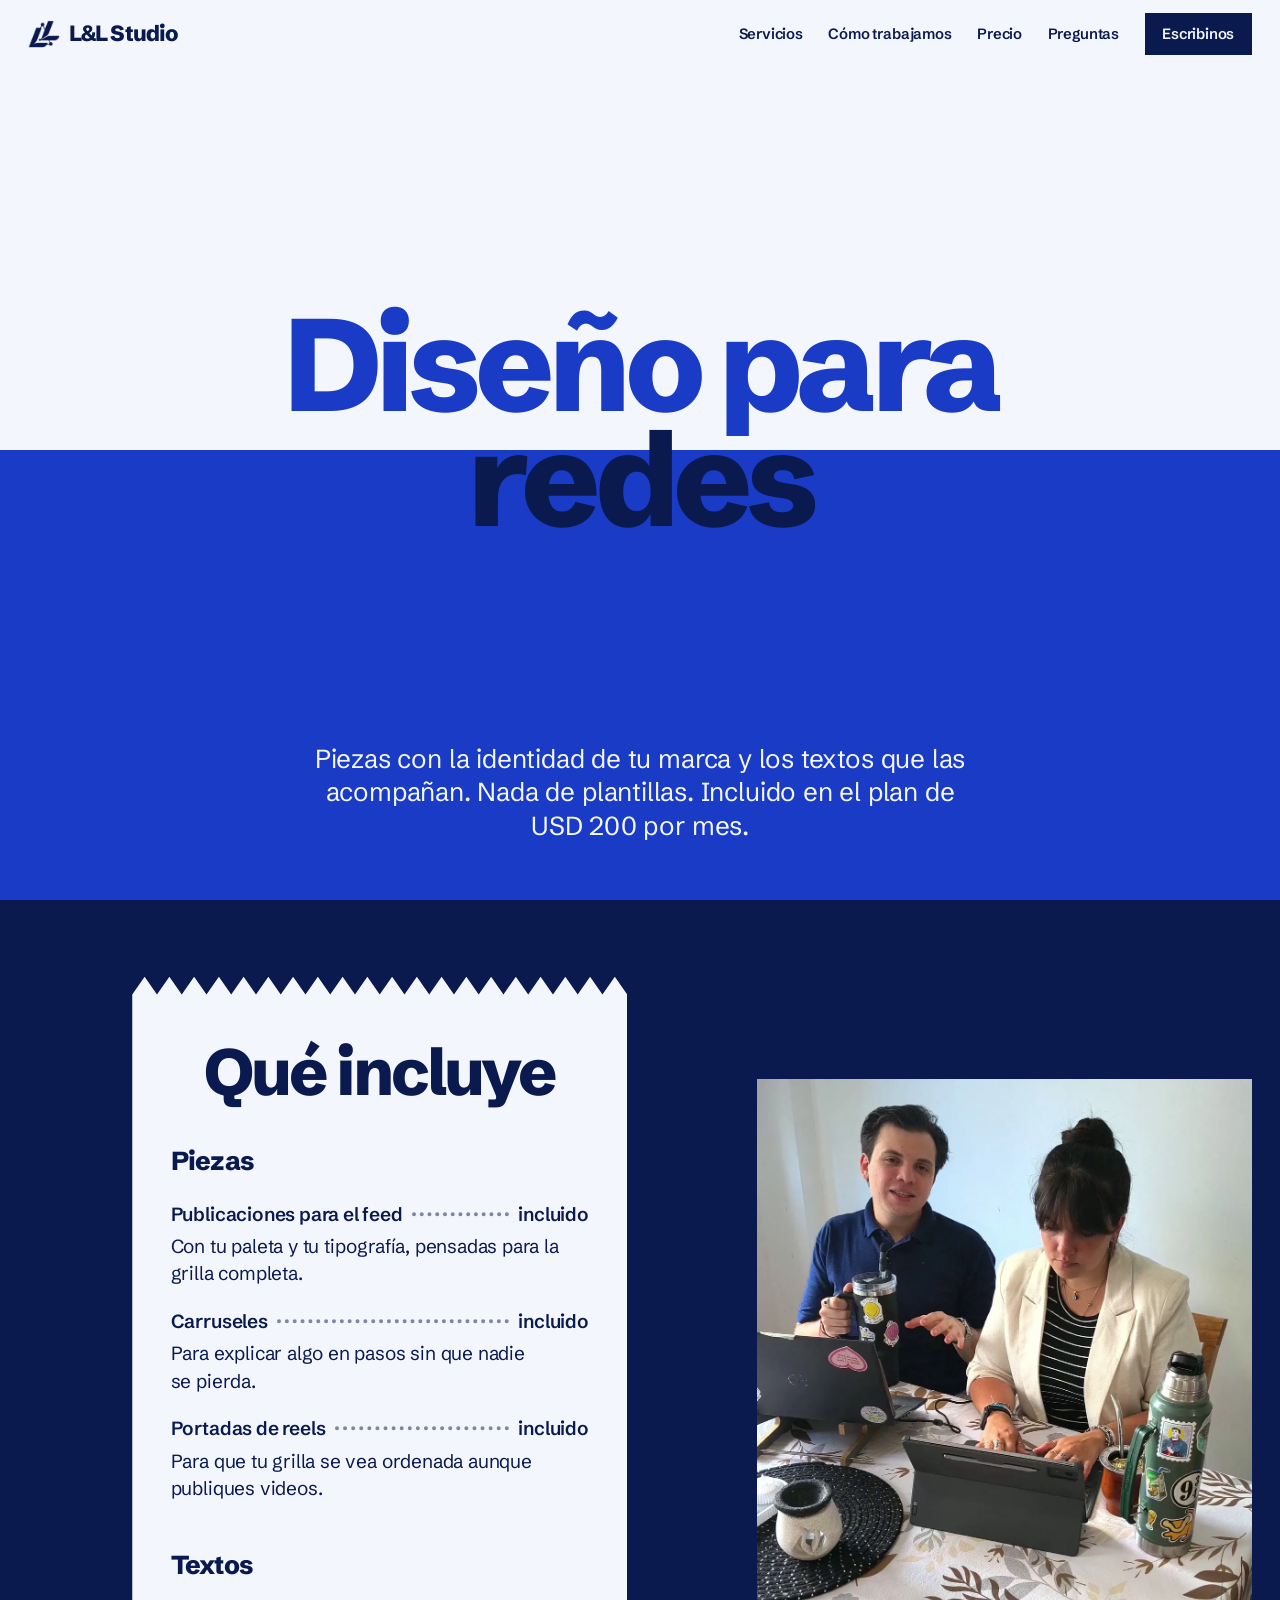
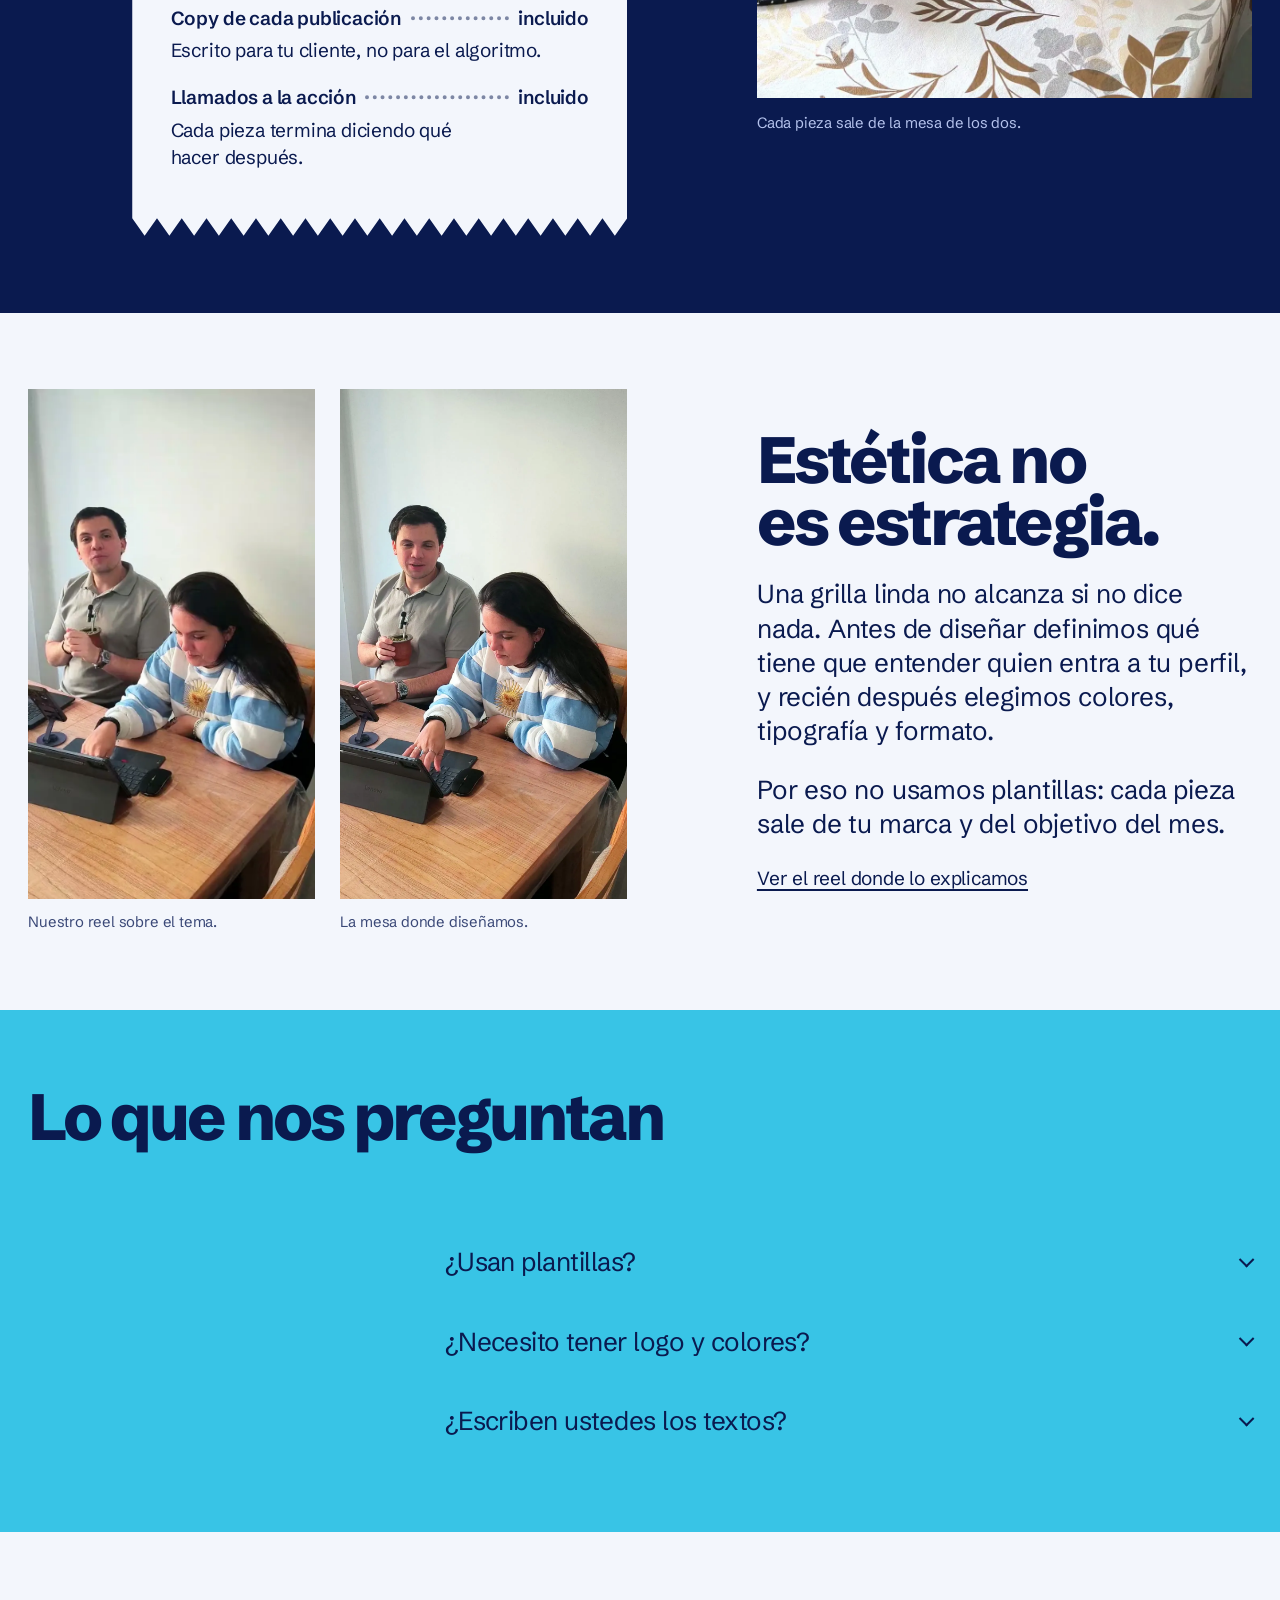
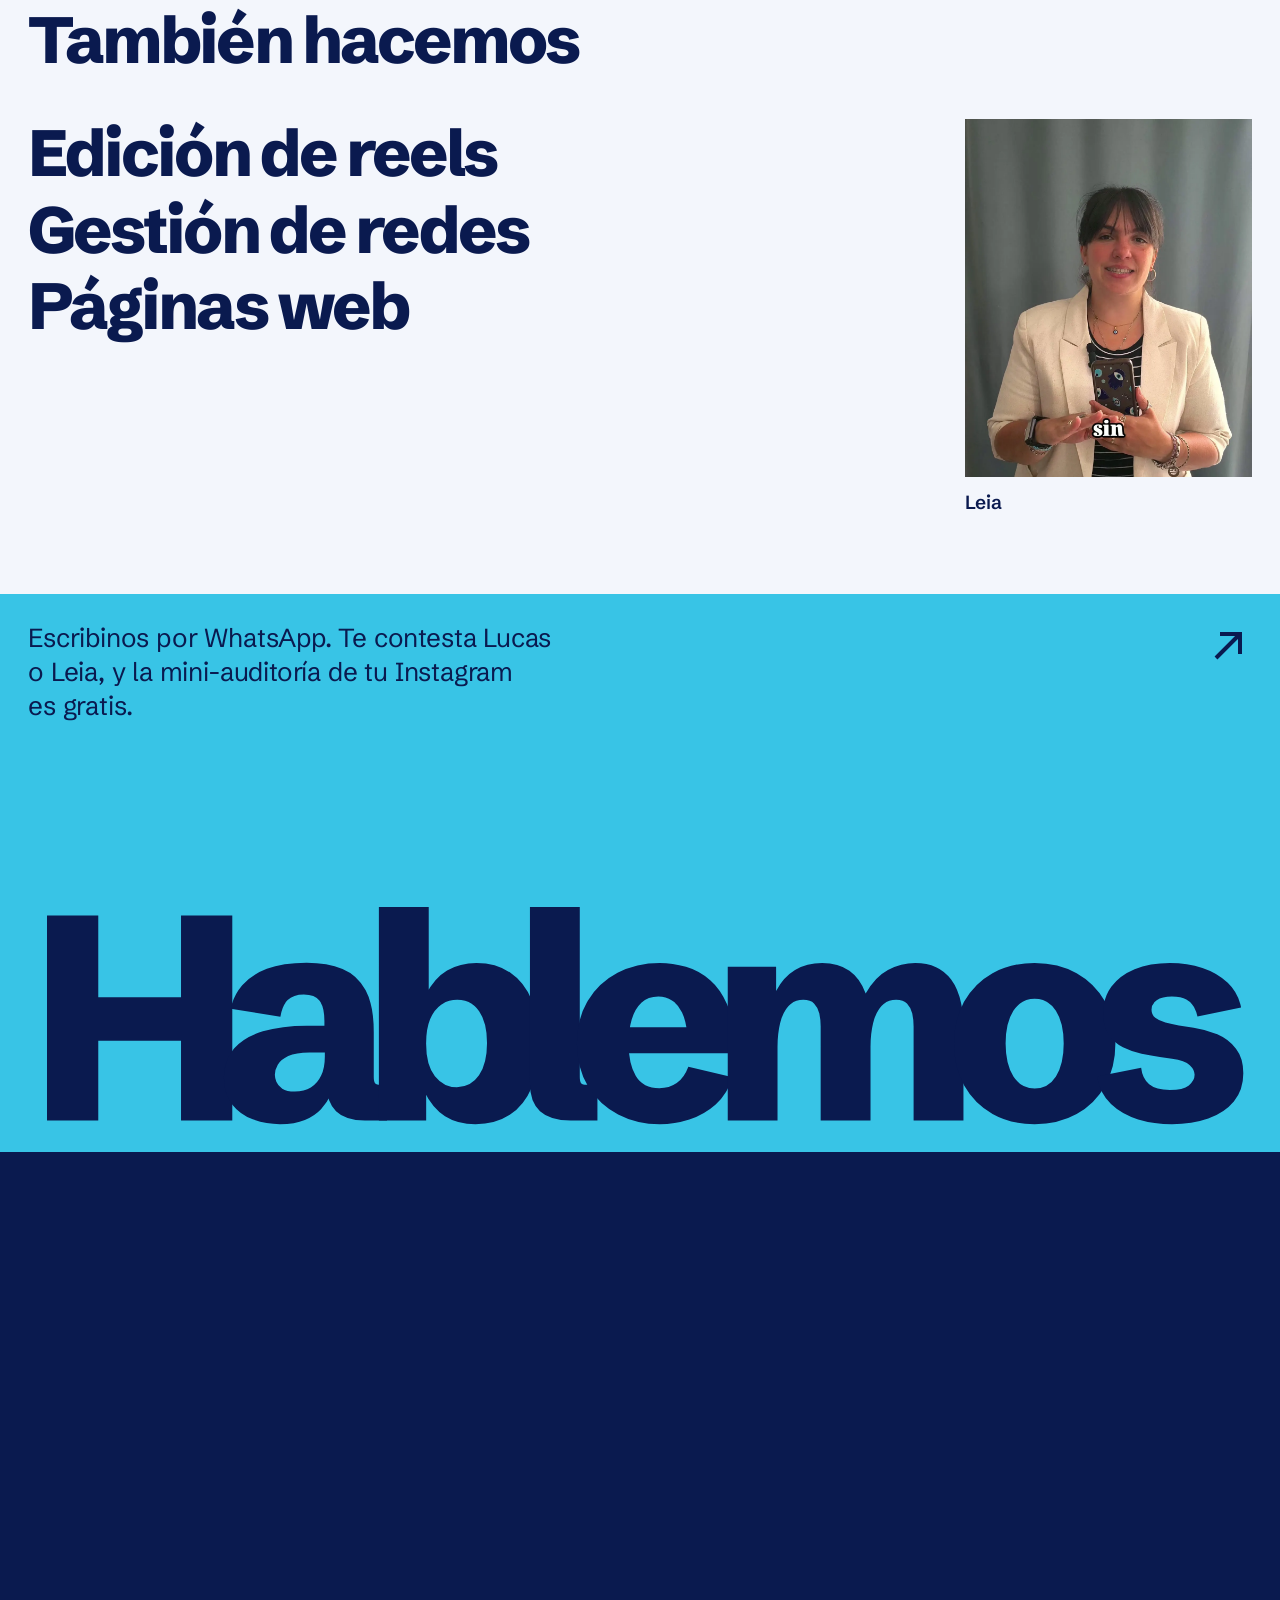
==== diseno-para-redes/index.html @ 6ce6f638 "Rediseño completo como L&L Studio con páginas por servicio y SEO - Nueva dirección visual: titular p" ====
<!DOCTYPE html>
<html lang="es-AR" class="no-js">
<head>
<meta charset="UTF-8">
<meta name="viewport" content="width=device-width, initial-scale=1">
<script>document.documentElement.className = 'js'</script>

<title>Diseño para redes sociales y copywriting | L&amp;L Studio</title>
<meta name="description" content="Publicaciones, carruseles y portadas de reels con la identidad de tu marca, y los textos que las acompañan. Incluido en el plan de USD 200/mes.">
<link rel="canonical" href="https://l-l-marketing.vercel.app/diseno-para-redes/">
<meta name="robots" content="index, follow, max-image-preview:large">
<meta name="theme-color" content="#0a1a4f">

<meta property="og:type" content="website">
<meta property="og:site_name" content="L&amp;L Studio">
<meta property="og:locale" content="es_AR">
<meta property="og:url" content="https://l-l-marketing.vercel.app/diseno-para-redes/">
<meta property="og:title" content="Diseño para redes sociales y copywriting | L&amp;L Studio">
<meta property="og:description" content="Publicaciones, carruseles y portadas de reels con la identidad de tu marca, y los textos que las acompañan. Incluido en el plan de USD 200/mes.">
<meta property="og:image" content="https://l-l-marketing.vercel.app/og-image.jpg">
<meta property="og:image:width" content="1200">
<meta property="og:image:height" content="630">
<meta name="twitter:card" content="summary_large_image">

<link rel="icon" href="../favicon.png" type="image/png">
<link rel="apple-touch-icon" href="../apple-touch-icon.png">

<link rel="preconnect" href="https://fonts.googleapis.com">
<link rel="preconnect" href="https://fonts.gstatic.com" crossorigin>
<link href="https://fonts.googleapis.com/css2?family=Schibsted+Grotesk:wght@400;600;800&display=swap" rel="stylesheet">
<link rel="stylesheet" href="../styles.css">

<script type="application/ld+json">
{
  "@context": "https://schema.org",
  "@graph": [
    {
      "@type": "Service",
      "@id": "https://l-l-marketing.vercel.app/diseno-para-redes/#servicio",
      "name": "Diseño para redes",
      "serviceType": "Diseño para redes",
      "url": "https://l-l-marketing.vercel.app/diseno-para-redes/",
      "description": "Publicaciones, carruseles y portadas de reels con la identidad de tu marca, y los textos que las acompañan. Incluido en el plan de USD 200/mes.",
      "provider": {
        "@type": "ProfessionalService",
        "@id": "https://l-l-marketing.vercel.app/#studio",
        "name": "L&L Studio",
        "url": "https://l-l-marketing.vercel.app/"
      },
      "areaServed": {
        "@type": "Country",
        "name": "Argentina"
      },
      "offers": {
        "@type": "Offer",
        "price": "200",
        "priceCurrency": "USD",
        "description": "Incluido en el plan mensual de USD 200."
      }
    },
    {
      "@type": "BreadcrumbList",
      "itemListElement": [
        {
          "@type": "ListItem",
          "position": 1,
          "name": "Inicio",
          "item": "https://l-l-marketing.vercel.app/"
        },
        {
          "@type": "ListItem",
          "position": 2,
          "name": "Diseño para redes",
          "item": "https://l-l-marketing.vercel.app/diseno-para-redes/"
        }
      ]
    },
    {
      "@type": "FAQPage",
      "mainEntity": [
        {
          "@type": "Question",
          "name": "¿Usan plantillas?",
          "acceptedAnswer": {
            "@type": "Answer",
            "text": "No. Cada pieza se diseña con la identidad de tu marca y para el objetivo de esa publicación."
          }
        },
        {
          "@type": "Question",
          "name": "¿Necesito tener logo y colores?",
          "acceptedAnswer": {
            "@type": "Answer",
            "text": "Si ya los tenés, los respetamos. Si no, definimos con vos una paleta y una tipografía para tus piezas."
          }
        },
        {
          "@type": "Question",
          "name": "¿Escriben ustedes los textos?",
          "acceptedAnswer": {
            "@type": "Answer",
            "text": "Sí. El copywriting de cada publicación está incluido en el plan."
          }
        }
      ]
    }
  ]
}
</script>
</head>
<body>

<header class="bar">
  <a class="brand" href="../" aria-label="L&amp;L Studio, inicio"><span class="brand-mark" aria-hidden="true"></span><span class="brand-text">L&amp;L Studio</span></a>
  <div class="bar-end">
    <nav class="bar-links" aria-label="Principal">
      <a href="../#servicios">Servicios</a>
      <a href="../#como">Cómo trabajamos</a>
      <a href="../#precio">Precio</a>
      <a href="#preguntas">Preguntas</a>
    </nav>
    <details class="menu">
      <summary>Menú</summary>
      <nav aria-label="Principal en el celular">
        <a href="../">Inicio</a>
        <a href="../#servicios">Servicios</a>
        <a href="../#como">Cómo trabajamos</a>
        <a href="../#precio">Precio</a>
        <a href="#preguntas">Preguntas</a>
      </nav>
    </details>
    <a class="button" href="https://wa.me/5491163647233?text=Hola!%20Quiero%20consultar%20por%20el%20dise%C3%B1o%20para%20redes." target="_blank" rel="noopener">Escribinos</a>
  </div>
</header>

<main>

<section class="hero" data-chapter="paper" aria-labelledby="titulo">
  <div class="split">
    <h1 class="display" id="titulo" style="--fit: 15vw"><span class="split-a">Diseño para</span> <span class="split-b">redes</span></h1>
  </div>
  <div class="hero-foot">
    <p>Piezas con la identidad de tu marca y los textos que las acompañan. Nada de plantillas. Incluido en el plan de USD&nbsp;200 por mes.</p>
  </div>
</section>

<section class="menu-section wrap" data-chapter="navy" aria-labelledby="incluye">
  <div class="grid">
    <div class="sheet" data-reveal>
      <h2 class="head" id="incluye">Qué incluye</h2>
      <div class="sheet-group">
        <h3>Piezas</h3>
        <ul class="sheet-list">
          <li class="sheet-item">
            <div class="sheet-row"><span>Publicaciones para el feed</span><span class="value">incluido</span></div>
            <p>Con tu paleta y tu tipografía, pensadas para la grilla completa.</p>
          </li>
          <li class="sheet-item">
            <div class="sheet-row"><span>Carruseles</span><span class="value">incluido</span></div>
            <p>Para explicar algo en pasos sin que nadie se pierda.</p>
          </li>
          <li class="sheet-item">
            <div class="sheet-row"><span>Portadas de reels</span><span class="value">incluido</span></div>
            <p>Para que tu grilla se vea ordenada aunque publiques videos.</p>
          </li>
        </ul>
      </div>
      <div class="sheet-group">
        <h3>Textos</h3>
        <ul class="sheet-list">
          <li class="sheet-item">
            <div class="sheet-row"><span>Copy de cada publicación</span><span class="value">incluido</span></div>
            <p>Escrito para tu cliente, no para el algoritmo.</p>
          </li>
          <li class="sheet-item">
            <div class="sheet-row"><span>Llamados a la acción</span><span class="value">incluido</span></div>
            <p>Cada pieza termina diciendo qué hacer después.</p>
          </li>
        </ul>
      </div>
    </div>
    <figure class="menu-photo" data-reveal style="--i:2">
      <img src="../img/problema-mesa.webp" alt="Lucas y Leia trabajando en la mesa con la notebook y el mate" width="1080" height="1920" loading="lazy">
      <figcaption class="small">Cada pieza sale de la mesa de los dos.</figcaption>
    </figure>
  </div>
</section>

<section class="proof wrap" data-chapter="paper" aria-labelledby="prueba">
  <div class="grid proof-grid">
    <div class="proof-media">
      <figure data-reveal>
        <video data-loop autoplay loop muted playsinline preload="none" width="720" height="1280" poster="../media/reel-mesa.webp" aria-label="Reel de Lucas y Leia en la mesa explicando por qué la estética no es estrategia">
          <source src="../media/reel-mesa.mp4" type="video/mp4">
        </video>
        <figcaption>Nuestro reel sobre el tema.</figcaption>
      </figure>
      <figure data-reveal style="--i:1">
        <img src="../img/mesa-trabajo.webp" alt="Lucas y Leia en la mesa de trabajo, con la tablet y el mate" width="1080" height="1920" loading="lazy">
        <figcaption>La mesa donde diseñamos.</figcaption>
      </figure>
    </div>
    <div class="proof-copy">
      <h2 class="head" id="prueba" data-reveal>Estética no es estrategia.</h2>
      <p data-reveal style="--i:1">Una grilla linda no alcanza si no dice nada. Antes de diseñar definimos qué tiene que entender quien entra a tu perfil, y recién después elegimos colores, tipografía y formato.</p>
      <p data-reveal style="--i:2">Por eso no usamos plantillas: cada pieza sale de tu marca y del objetivo del mes.</p>
      <a class="link-plain" href="../#reels" data-reveal style="--i:3">Ver el reel donde lo explicamos</a>
    </div>
  </div>
</section>

<section class="faq wrap" id="preguntas" data-chapter="cyan" aria-labelledby="dudas">
  <div class="grid">
    <h2 class="head" id="dudas" data-reveal>Lo que nos preguntan</h2>
    <div class="faq-list" data-reveal style="--i:1">
      <details>
        <summary>¿Usan plantillas?</summary>
        <p>No. Cada pieza se diseña con la identidad de tu marca y para el objetivo de esa publicación.</p>
      </details>
      <details>
        <summary>¿Necesito tener logo y colores?</summary>
        <p>Si ya los tenés, los respetamos. Si no, definimos con vos una paleta y una tipografía para tus piezas.</p>
      </details>
      <details>
        <summary>¿Escriben ustedes los textos?</summary>
        <p>Sí. El copywriting de cada publicación está incluido en el plan.</p>
      </details>
    </div>
  </div>
</section>

<section class="others wrap" data-chapter="paper" aria-labelledby="otros">
  <div class="grid">
    <h2 class="head" id="otros" data-reveal>También hacemos</h2>
    <ul data-reveal style="--i:1">
      <li><a href="../edicion-de-reels/">Edición de reels</a></li>
      <li><a href="../gestion-de-redes/">Gestión de redes</a></li>
      <li><a href="../paginas-web/">Páginas web</a></li>
    </ul>
    <figure class="others-face" data-reveal style="--i:2">
      <img src="../img/leia-camara.webp" alt="Leia hablando a cámara frente a una cortina" width="1080" height="1920" loading="lazy">
      <figcaption>Leia</figcaption>
    </figure>
  </div>
</section>

<a class="cta" data-chapter="cyan" href="https://wa.me/5491163647233?text=Hola!%20Quiero%20consultar%20por%20el%20dise%C3%B1o%20para%20redes." target="_blank" rel="noopener">
  <p class="cta-note">Escribinos por WhatsApp. Te contesta Lucas o Leia, y la mini-auditoría de tu Instagram es gratis.</p>
  <svg class="cta-arrow" viewBox="0 0 48 48" fill="none" stroke="currentColor" stroke-width="4" aria-hidden="true"><path d="M12 36 36 12M16 12h20v20"/></svg>
  <h2 class="cta-word"><svg viewBox="0 0 1000 182" role="img" aria-label="Hablemos"><text x="0" y="176" textLength="1000" lengthAdjust="spacing" font-family="Schibsted Grotesk, sans-serif" font-weight="800" font-size="238">Hablemos</text></svg></h2>
</a>

</main>

<footer class="foot" data-chapter="navy">
  <div class="foot-cols">
    <div>
      <h2>Contacto</h2>
      <ul>
        <li><a href="https://wa.me/5491163647233" target="_blank" rel="noopener">WhatsApp +54 9 11 6364-7233</a></li>
        <li><a href="mailto:lmarketingl2511@gmail.com">lmarketingl2511@gmail.com</a></li>
      </ul>
    </div>
    <div>
      <h2>Servicios</h2>
      <ul>
        <li><a href="../edicion-de-reels/">Edición de reels</a></li>
        <li><a href="../diseno-para-redes/" aria-current="page">Diseño para redes</a></li>
        <li><a href="../gestion-de-redes/">Gestión de redes</a></li>
        <li><a href="../paginas-web/">Páginas web</a></li>
      </ul>
    </div>
    <div>
      <h2>Redes</h2>
      <ul>
        <li><a href="https://www.instagram.com/l_lmarketing/" target="_blank" rel="noopener">Instagram @l_lmarketing</a></li>
      </ul>
    </div>
    <div>
      <h2>Dónde</h2>
      <ul>
        <li>Buenos Aires, Argentina</li>
        <li>Reels editados en 24 horas</li>
      </ul>
    </div>
  </div>
  <svg class="foot-mark" viewBox="0 0 1000 166" role="img" aria-label="L&amp;L Studio"><text x="0" y="160" textLength="1000" lengthAdjust="spacing" font-family="Schibsted Grotesk, sans-serif" font-weight="800" font-size="220">L&amp;L Studio</text></svg>
  <div class="foot-legal"><span>© 2026 L&amp;L Studio</span><span><a class="link" href="../">Inicio</a></span></div>
</footer>

<script src="../site.js" defer></script>
</body>
</html>
---- styles.css ----
/* L&L Studio — estilos compartidos por todas las páginas.
   Paleta tomada del logo: marino, azul eléctrico, celeste y un blanco frío.
   Cada sección es un "capítulo" con su propio campo de color (data-chapter). */

:root {
  --paper: #f3f6fc;
  --navy: #0a1a4f;
  --blue: #1a3bc6;
  --cyan: #38c4e6;
  --muted-paper: #3a4877;   /* texto secundario sobre papel */
  --muted-navy: #b4c2ec;    /* texto secundario sobre marino */
  --muted-blue: #dbe4ff;    /* texto secundario sobre azul */
  --tone-paper: #e3e9f6;    /* un paso de tono sobre papel */

  --font: 'Schibsted Grotesk', system-ui, sans-serif;

  --step-small: clamp(0.875rem, 0.85rem + 0.1vw, 0.9375rem);
  --step-body: clamp(1.0625rem, 1rem + 0.25vw, 1.1875rem);
  --step-lead: clamp(1.25rem, 1.1rem + 0.7vw, 1.625rem);
  --step-head: clamp(2.25rem, 1.2rem + 3.6vw, 4.5rem);
  --step-display: clamp(3.5rem, 0.6rem + 9.5vw, 9.5rem);

  --margin: clamp(1rem, 2.2vw, 2rem);
  --gutter: clamp(1rem, 2vw, 2rem);
  --section: clamp(7.5rem, 12vw, 13rem);
  --bar: 4.25rem;

  --ease-out: cubic-bezier(0.22, 1, 0.36, 1);
  --ease-expo: cubic-bezier(0.16, 1, 0.3, 1);
  --ease-soft: cubic-bezier(0.33, 1, 0.68, 1);
  --t-press: 140ms;
  --t-hover: 180ms;
  --t-reveal: 800ms;
}

/* ---------- reset ---------- */
*, *::before, *::after { box-sizing: border-box; }
html { -webkit-text-size-adjust: 100%; text-size-adjust: 100%; }
body { margin: 0; background: var(--navy); color: var(--navy); font-family: var(--font); font-size: var(--step-body); line-height: 1.45; letter-spacing: -0.01em; -webkit-font-smoothing: antialiased; }
h1, h2, h3, p, figure, blockquote, ul, ol, dl, dd { margin: 0; }
ul[class], ol[class] { padding: 0; list-style: none; }
img, video, svg { display: block; max-width: 100%; }
img, video { height: auto; }
button { font: inherit; color: inherit; background: none; border: 0; padding: 0; cursor: pointer; }
a { color: inherit; }
:target { scroll-margin-top: calc(var(--bar) + 1rem); }
::selection { background: var(--cyan); color: var(--navy); }
:focus-visible { outline: 3px solid var(--cyan); outline-offset: 3px; }
.sr-only { position: absolute; width: 1px; height: 1px; overflow: hidden; clip-path: inset(50%); white-space: nowrap; }

/* ---------- type ---------- */
h1, h2, h3 { font-weight: 800; text-wrap: balance; }
.display { font-size: var(--step-display); line-height: 0.88; letter-spacing: -0.05em; font-weight: 800; }
.head { font-size: var(--step-head); line-height: 0.95; letter-spacing: -0.045em; font-weight: 800; }
.lead { font-size: var(--step-lead); line-height: 1.3; letter-spacing: -0.015em; }
.small { font-size: var(--step-small); line-height: 1.45; }
p { max-width: 60ch; text-wrap: pretty; }
strong { font-weight: 600; }

/* ---------- chapters (colour fields) ---------- */
main { position: relative; z-index: 1; }
[data-chapter] { position: relative; }
[data-chapter="paper"] { background: var(--paper); color: var(--navy); --muted: var(--muted-paper); }
[data-chapter="blue"]  { background: var(--blue);  color: var(--paper); --muted: var(--muted-blue); }
[data-chapter="navy"]  { background: var(--navy);  color: var(--paper); --muted: var(--muted-navy); }
[data-chapter="cyan"]  { background: var(--cyan);  color: var(--navy);  --muted: var(--navy); }
.muted { color: var(--muted); }

.wrap { padding-inline: var(--margin); }
.grid { display: grid; grid-template-columns: repeat(12, minmax(0, 1fr)); column-gap: var(--gutter); }
.section { padding-block: calc(var(--section) / 2); }

/* ---------- controls ---------- */
.button {
  display: inline-flex; align-items: center; justify-content: center; gap: 0.6em;
  min-height: 3rem; padding: 0 1.4rem;
  background: var(--navy); color: var(--paper);
  font-weight: 600; text-decoration: none; white-space: nowrap;
  transition: transform var(--t-press) var(--ease-out), background-color var(--t-hover) ease, color var(--t-hover) ease;
}
.button:active { transform: scale(0.97); }
.button--cyan { background: var(--cyan); color: var(--navy); }
.button--paper { background: var(--paper); color: var(--navy); }
@media (hover: hover) and (pointer: fine) {
  .button:hover { background: var(--blue); color: var(--paper); }
  .button--cyan:hover, .button--paper:hover { background: var(--navy); color: var(--paper); }
  [data-chapter="navy"] .button--cyan:hover { background: var(--paper); color: var(--navy); }
}
.link { text-decoration: underline; text-decoration-thickness: 0.08em; text-underline-offset: 0.2em; text-decoration-color: transparent; transition: text-decoration-color var(--t-hover) ease; }
.link:hover, .link:focus-visible { text-decoration-color: currentColor; }
.link-plain { text-decoration: underline; text-decoration-thickness: 0.08em; text-underline-offset: 0.2em; }

/* ---------- bar (takes the colour of the chapter beneath it) ---------- */
.bar {
  position: fixed; inset: 0 0 auto; z-index: 20; height: var(--bar);
  display: flex; align-items: center; justify-content: space-between; gap: 1.5rem;
  padding-inline: var(--margin);
  background: var(--bar-bg, var(--paper)); color: var(--bar-ink, var(--navy));
  transition: background-color 300ms ease, color 300ms ease;
}
.brand { display: inline-flex; align-items: center; gap: 0.55rem; font-weight: 800; font-size: 1.375rem; letter-spacing: -0.04em; text-decoration: none; white-space: nowrap; }
.brand-mark { width: 2rem; height: 1.75rem; background: currentColor; -webkit-mask: url(img/marca/ll-isotipo-blanco.png) center / contain no-repeat; mask: url(img/marca/ll-isotipo-blanco.png) center / contain no-repeat; }
.bar-end { display: flex; align-items: center; gap: clamp(1rem, 2vw, 2rem); }
.bar-links { display: flex; gap: clamp(1rem, 2vw, 2rem); font-weight: 600; font-size: var(--step-small); }
.bar-links a { padding-block: 0.5rem; text-decoration: underline; text-decoration-thickness: 2px; text-underline-offset: 0.35em; text-decoration-color: transparent; transition: text-decoration-color var(--t-hover) ease; }
.bar-links a:hover, .bar-links a:focus-visible, .bar-links a[aria-current] { text-decoration-color: currentColor; }
.bar .button { min-height: 2.6rem; padding: 0 1.1rem; background: var(--bar-ink, var(--navy)); color: var(--bar-bg, var(--paper)); font-size: var(--step-small); }
@media (hover: hover) and (pointer: fine) { .bar .button:hover { background: var(--cyan); color: var(--navy); } }
.menu { display: none; position: relative; }
.menu summary { list-style: none; cursor: pointer; font-weight: 600; font-size: var(--step-small); padding: 0.6rem 0; }
.menu summary::-webkit-details-marker { display: none; }
.menu nav { position: absolute; right: 0; top: calc(100% + 0.9rem); min-width: 15rem; padding: 0.75rem 1.25rem; background: var(--navy); color: var(--paper); display: grid; box-shadow: 0 12px 32px rgb(0 0 0 / 0.22); } /* taste-skill-ignore: menú desplegable, flota sobre el contenido */
.menu nav a { padding: 0.7rem 0; text-decoration: none; font-weight: 600; }
@media (max-width: 60em) {
  .bar-links { display: none; }
  .menu { display: block; }
}
@media (max-width: 26em) { .brand-text { display: none; } }

/* ---------- hero: two fields, the headline cut by the seam ---------- */
.hero { position: relative; min-height: 100svh; background: var(--paper); color: var(--navy); --seam: 50svh; }
.hero::after { content: ""; position: absolute; inset: var(--seam) 0 0; background: var(--blue); }
.split { position: absolute; z-index: 2; left: var(--margin); right: var(--margin); top: var(--seam); transform: translateY(-62%); text-align: center; }
.split-a, .split-b { display: block; }
.split-a { color: var(--blue); }
.split-b { color: var(--navy); }
.hero-foot { position: absolute; z-index: 2; left: var(--margin); right: var(--margin); bottom: 3.5rem; display: grid; justify-items: center; gap: 1.5rem; text-align: center; color: var(--paper); }
.hero-foot p { max-width: 44ch; font-size: var(--step-lead); line-height: 1.3; }
@media (max-width: 40em) {
  .hero { --seam: 40svh; min-height: 78svh; }
  .hero .display { font-size: var(--fit, 18.5vw); }
  .hero-foot { bottom: 2.5rem; }
  .hero-foot p { font-size: 1.125rem; max-width: 30ch; }
}

/* ---------- the edit switcher (the live thing) ---------- */
.edits { padding-top: clamp(4rem, 8vw, 8rem); padding-bottom: calc(var(--section) / 2); }
.edits-copy { grid-column: 1 / span 6; align-self: center; display: grid; gap: 1.75rem; }
.edits-copy .lead { max-width: 34ch; }
.switch { display: flex; flex-wrap: wrap; gap: 0.5rem; }
.switch button { min-height: 3rem; padding: 0 1.25rem; font-weight: 600; background: var(--navy); color: var(--paper); transition: background-color var(--t-hover) ease, color var(--t-hover) ease, transform var(--t-press) var(--ease-out); }
.switch button[aria-pressed="true"] { background: var(--cyan); color: var(--navy); }
.switch button:active { transform: scale(0.97); }
@media (hover: hover) and (pointer: fine) { .switch button:not([aria-pressed="true"]):hover { background: var(--paper); color: var(--navy); } }
.edit-note { min-height: 5.2em; max-width: 40ch; }
.edit-note strong { display: block; font-size: var(--step-lead); font-weight: 800; letter-spacing: -0.03em; }
.edits-screen { grid-column: 8 / span 5; position: relative; aspect-ratio: 9 / 16; max-height: 86svh; justify-self: end; width: 100%; background: var(--navy); overflow: hidden; }
.edits-screen video { position: absolute; inset: 0; width: 100%; height: 100%; object-fit: cover; opacity: 0; transition: opacity 260ms ease; }
.edits-screen video.is-on { opacity: 1; }
.no-js .switch, .no-js .edit-note[data-v] { display: none; }
@media (max-width: 52em) {
  .edits-copy, .edits-screen { grid-column: 1 / -1; }
  .edits-screen { max-width: 26rem; justify-self: start; margin-top: 2.5rem; max-height: none; }
}

/* ---------- work: oversized visual, small cluster ---------- */
.work { padding-block: calc(var(--section) / 2); overflow: hidden; }
.work-title { grid-column: 1 / -1; margin-bottom: clamp(3rem, 6vw, 5rem); }
.work-block { align-items: end; }
.work-block + .work-block { margin-top: 8.75rem; }
.work-visual { grid-column: 1 / span 7; height: 80svh; overflow: hidden; background: var(--tone-paper); }
.work-block:nth-of-type(2) .work-visual { height: 64svh; }
.work-block:nth-of-type(3) .work-visual { height: 90svh; }
.work-visual video { width: 100%; height: 100%; object-fit: cover; object-position: 50% 38%; }
.work-cluster { grid-column: 9 / span 4; display: grid; gap: 1.75rem; }
.work-cluster img { width: 100%; aspect-ratio: 16 / 10; object-fit: cover; object-position: 50% 30%; }
.work-cluster h3 { font-size: var(--step-lead); line-height: 1.05; letter-spacing: -0.035em; }
@media (max-width: 52em) {
  .work-visual, .work-cluster { grid-column: 1 / -1; }
  .work-visual, .work-block:nth-of-type(n) .work-visual { height: auto; aspect-ratio: 4 / 5; }
  .work-cluster { margin-top: 1.75rem; }
  .work-cluster img { width: 70%; justify-self: end; order: 3; }
  .work-block + .work-block { margin-top: 5.5rem; }
}

/* ---------- capabilities as a menu ---------- */
.menu-section { padding-block: calc(var(--section) / 2); }
.sheet {
  grid-column: 2 / span 5; background: var(--paper); color: var(--navy); --muted: var(--muted-paper);
  padding: clamp(3rem, 5vw, 4.5rem) clamp(1.5rem, 3vw, 3rem);
  clip-path: polygon(0 1.1rem, 2.5% 0, 5% 1.1rem, 7.5% 0, 10% 1.1rem, 12.5% 0, 15% 1.1rem, 17.5% 0, 20% 1.1rem, 22.5% 0, 25% 1.1rem, 27.5% 0, 30% 1.1rem, 32.5% 0, 35% 1.1rem, 37.5% 0, 40% 1.1rem, 42.5% 0, 45% 1.1rem, 47.5% 0, 50% 1.1rem, 52.5% 0, 55% 1.1rem, 57.5% 0, 60% 1.1rem, 62.5% 0, 65% 1.1rem, 67.5% 0, 70% 1.1rem, 72.5% 0, 75% 1.1rem, 77.5% 0, 80% 1.1rem, 82.5% 0, 85% 1.1rem, 87.5% 0, 90% 1.1rem, 92.5% 0, 95% 1.1rem, 97.5% 0, 100% 1.1rem,
    100% calc(100% - 1.1rem), 97.5% 100%, 95% calc(100% - 1.1rem), 92.5% 100%, 90% calc(100% - 1.1rem), 87.5% 100%, 85% calc(100% - 1.1rem), 82.5% 100%, 80% calc(100% - 1.1rem), 77.5% 100%, 75% calc(100% - 1.1rem), 72.5% 100%, 70% calc(100% - 1.1rem), 67.5% 100%, 65% calc(100% - 1.1rem), 62.5% 100%, 60% calc(100% - 1.1rem), 57.5% 100%, 55% calc(100% - 1.1rem), 52.5% 100%, 50% calc(100% - 1.1rem), 47.5% 100%, 45% calc(100% - 1.1rem), 42.5% 100%, 40% calc(100% - 1.1rem), 37.5% 100%, 35% calc(100% - 1.1rem), 32.5% 100%, 30% calc(100% - 1.1rem), 27.5% 100%, 25% calc(100% - 1.1rem), 22.5% 100%, 20% calc(100% - 1.1rem), 17.5% 100%, 15% calc(100% - 1.1rem), 12.5% 100%, 10% calc(100% - 1.1rem), 7.5% 100%, 5% calc(100% - 1.1rem), 2.5% 100%, 0 calc(100% - 1.1rem));
}
.sheet h2 { text-align: center; margin-bottom: 2.5rem; }
.sheet-group + .sheet-group { margin-top: 2.75rem; }
.sheet-group h3 { font-size: var(--step-lead); letter-spacing: -0.03em; margin-bottom: 1.25rem; }
.sheet-item + .sheet-item { margin-top: 1.25rem; }
.sheet-row { display: flex; align-items: baseline; gap: 0.6rem; font-weight: 600; font-size: var(--step-body); }
.sheet-row::after { content: ""; order: 1; flex: 1; min-width: 1rem; border-bottom: 0.25rem dotted currentColor; transform: translateY(-0.25em); opacity: 0.5; }
.sheet-row a { text-decoration: none; }
.sheet-row a:hover, .sheet-row a:focus-visible { text-decoration: underline; text-underline-offset: 0.2em; }
.sheet-row .value { order: 2; white-space: nowrap; }
.sheet-item p { margin-top: 0.3rem; max-width: 40ch; }
.menu-photo { grid-column: 8 / span 5; align-self: center; }
.menu-photo img, .menu-photo video { width: 100%; aspect-ratio: 4 / 5; object-fit: cover; object-position: 50% 40%; }
.menu-photo figcaption { margin-top: 0.9rem; color: var(--muted); }
@media (max-width: 52em) {
  .sheet, .menu-photo { grid-column: 1 / -1; }
  .sheet { margin-inline: calc(var(--margin) * -1 + 0.75rem); padding-inline: 1.25rem; }
  .menu-photo { margin-top: 3rem; }
}

/* ---------- lines that step across ---------- */
.steps { padding-block: calc(var(--section) / 2); }
.step { display: grid; gap: 0.75rem; }
.step + .step { margin-top: 3.5rem; }
.step:nth-child(1) { grid-column: 1 / -1; }
.step:nth-child(2) { grid-column: 3 / -1; }
.step:nth-child(3) { grid-column: 5 / -1; }
.step:nth-child(4) { grid-column: 6 / -1; }
.step h2, .step h3 { font-size: var(--step-head); line-height: 1; letter-spacing: -0.045em; }
.step:last-child h3 { color: var(--blue); }
.step p { max-width: 38ch; }
@media (max-width: 52em) {
  .step:nth-child(n) { grid-column: 1 / -1; }
  .step:nth-child(2) { padding-left: 6vw; }
  .step:nth-child(3) { padding-left: 12vw; }
  .step:nth-child(4) { padding-left: 18vw; }
  .step + .step { margin-top: 2.5rem; }
}

/* ---------- about: side facts, wide paragraph ---------- */
.about { padding-block: calc(var(--section) / 2); }
.facts { grid-column: 1 / span 3; display: grid; gap: 1.25rem; align-content: start; }
.facts dt { color: var(--muted); font-size: var(--step-small); }
.facts dd { font-weight: 600; }
.about-text { grid-column: 5 / span 7; display: grid; gap: 1.75rem; }
.about-text p { font-size: var(--step-lead); line-height: 1.32; max-width: 46ch; }
.portraits { grid-column: 5 / span 8; display: grid; grid-template-columns: 1fr 1fr; gap: var(--gutter); margin-top: 7.5rem; }
.portraits img { width: 100%; aspect-ratio: 4 / 5; object-fit: cover; object-position: 50% 25%; }
.portraits figcaption { margin-top: 0.75rem; font-weight: 600; }
.about-side { grid-column: 1 / span 3; margin-top: 7.5rem; font-weight: 600; }
@media (max-width: 52em) {
  .facts, .about-text, .portraits, .about-side { grid-column: 1 / -1; }
  .about-text { order: -1; margin-bottom: 2.5rem; }
  .facts { grid-template-columns: 1fr 1fr; }
  .about-side { margin-top: 4rem; }
  .portraits { margin-top: 1rem; }
}

/* ---------- pricing: one plan as a sentence ---------- */
.price { min-height: 80svh; display: grid; align-content: center; padding-block: calc(var(--section) / 2); }
.price h2 { grid-column: 1 / -1; }
.price-tag { display: inline-block; background: var(--cyan); color: var(--navy); padding: 0 0.15em; }
.price-foot { grid-column: 1 / -1; display: grid; grid-template-columns: subgrid; align-items: end; margin-top: 4rem; }
.price-foot p { grid-column: 1 / span 6; font-size: var(--step-lead); line-height: 1.3; }
.price-act { grid-column: 9 / span 4; justify-self: end; display: grid; gap: 1rem; justify-items: end; text-align: right; }
@media (max-width: 52em) {
  .price { min-height: 0; }
  .price-foot p, .price-act { grid-column: 1 / -1; }
  .price-act { justify-self: stretch; justify-items: stretch; text-align: left; margin-top: 2rem; }
  .price-foot p { font-size: var(--step-body); }
}

/* ---------- faq: wide heading, indented questions ---------- */
.faq { padding-block: calc(var(--section) / 2); }
.faq h2 { grid-column: 1 / -1; margin-bottom: 5rem; }
.faq-list { grid-column: 5 / -1; display: grid; gap: 0.75rem; }
.faq details { padding: 1.1rem 1.5rem; margin-inline: -1.5rem; transition: background-color var(--t-hover) ease; }
.faq details[open] { background: var(--tone-paper); }
[data-chapter="cyan"].faq details[open] { background: #6fd5ee; }
[data-chapter="cyan"].faq summary:hover { color: var(--navy); text-decoration: underline; text-decoration-thickness: 2px; text-underline-offset: 0.2em; }
.faq summary { display: flex; justify-content: space-between; align-items: center; gap: 1.5rem; list-style: none; cursor: pointer; font-size: var(--step-lead); line-height: 1.25; letter-spacing: -0.02em; }
.faq summary::-webkit-details-marker { display: none; }
.faq summary::after { content: ""; flex: none; width: 0.7rem; height: 0.7rem; border-right: 2px solid currentColor; border-bottom: 2px solid currentColor; transform: translateY(-25%) rotate(45deg); transition: transform var(--t-hover) var(--ease-out); }
.faq details[open] summary::after { transform: translateY(15%) rotate(225deg); }
.faq summary:hover { color: var(--blue); }
.faq details p { margin-top: 0.9rem; max-width: 52ch; }
@media (max-width: 52em) {
  .faq-list { grid-column: 1 / -1; }
  .faq h2 { margin-bottom: 2.5rem; }
  .faq details { margin-inline: calc(var(--margin) * -1); padding-inline: var(--margin); }
}

/* ---------- other services: big links ---------- */
.others { padding-block: calc(var(--section) / 2); }
.others h2 { grid-column: 1 / -1; margin-bottom: 3rem; }
.others ul { grid-column: 1 / span 7; display: grid; gap: 0.5rem; align-content: start; }
.others-face { grid-column: 10 / span 3; overflow: hidden; }
.others-face img { width: 100%; aspect-ratio: 4 / 5; object-fit: cover; object-position: 50% 25%; }
.others-face figcaption { margin-top: 0.75rem; font-weight: 600; }
.others a { display: inline-block; font-size: var(--step-head); font-weight: 800; line-height: 1.05; letter-spacing: -0.045em; text-decoration: none; transition: color var(--t-hover) ease, transform var(--t-hover) var(--ease-out); }
.others a:hover, .others a:focus-visible { color: var(--blue); transform: translateX(0.25em); }
[data-chapter="navy"] .others a:hover, [data-chapter="navy"].others a:hover { color: var(--cyan); }
@media (max-width: 52em) { .others h2, .others ul { grid-column: 1 / -1; } .others h2 { margin-bottom: 2rem; } .others-face { grid-column: 4 / -1; margin-top: 3rem; } }

/* ---------- proof split (service pages) ---------- */
.proof { padding-block: calc(var(--section) / 2); }
.proof-grid { align-items: center; }
.proof-media { grid-column: 1 / span 6; display: grid; grid-template-columns: 1fr 1fr; gap: var(--gutter); }
.proof-media figure:only-child { grid-column: 1 / -1; }
.proof-media img, .proof-media video { width: 100%; aspect-ratio: 9 / 16; object-fit: cover; }
.proof-media figcaption { margin-top: 0.75rem; color: var(--muted); font-size: var(--step-small); }
.proof-copy { grid-column: 8 / span 5; display: grid; gap: 1.5rem; justify-items: start; }
.proof-copy p { font-size: var(--step-lead); line-height: 1.32; }
@media (max-width: 52em) { .proof-media, .proof-copy { grid-column: 1 / -1; } .proof-copy { margin-top: 3rem; order: -1; margin-bottom: 2.5rem; } }

/* ---------- cta: one word is the button ---------- */
.cta { display: block; min-height: 62svh; position: relative; padding: var(--margin); text-decoration: none; background: var(--cyan); color: var(--navy); overflow: hidden; }
.cta-note { max-width: 34ch; font-size: var(--step-lead); line-height: 1.3; }
.cta-arrow { position: absolute; top: var(--margin); right: var(--margin); width: 3rem; height: 3rem; transition: transform var(--t-hover) var(--ease-out); }
.cta-word { position: absolute; left: var(--margin); right: var(--margin); bottom: 1.5rem; }
.cta-word svg { width: 100%; height: auto; fill: currentColor; }
.cta:hover, .cta:focus-visible { background: var(--navy); color: var(--cyan); }
.cta:hover .cta-arrow, .cta:focus-visible .cta-arrow { transform: translate(0.3rem, -0.3rem); }
.cta:focus-visible { outline-offset: -6px; }
@media (max-width: 40em) { .cta { min-height: 46svh; } .cta-note { font-size: var(--step-body); max-width: 24ch; } .cta-arrow { width: 2rem; height: 2rem; } }

/* ---------- footer: columns above, wordmark below ---------- */
.foot { position: sticky; bottom: 0; z-index: 0; min-height: 100svh; display: grid; grid-template-rows: auto 1fr auto; background: var(--navy); color: var(--paper); padding: 2.5rem var(--margin) 1.25rem; }
.foot-cols { display: grid; grid-template-columns: repeat(4, minmax(0, 1fr)); gap: var(--gutter); font-size: var(--step-small); }
.foot-cols h2 { font-size: var(--step-small); font-weight: 600; margin-bottom: 0.5rem; }
.foot-cols ul { list-style: none; padding: 0; }
.foot-cols li { color: var(--muted-navy); }
.foot-cols li + li { margin-top: 0.35rem; }
.foot-cols a { text-decoration: none; }
.foot-cols a:hover, .foot-cols a:focus-visible { color: var(--paper); text-decoration: underline; text-underline-offset: 0.2em; }
.foot-mark { grid-row: 3; width: 100%; height: auto; fill: currentColor; }
.foot-legal { grid-row: 4; margin-top: 1.25rem; font-size: var(--step-small); color: var(--muted-navy); display: flex; justify-content: space-between; gap: 1rem; flex-wrap: wrap; }
@media (max-width: 40em) {
  .foot-cols { grid-template-columns: 1fr 1fr; row-gap: 2rem; }
}

/* ---------- motion (content stays visible without JavaScript) ---------- */
@media (prefers-reduced-motion: no-preference) {
  .js [data-reveal] { opacity: 0; transform: translateY(24px); transition: opacity 700ms var(--ease-out), transform 900ms var(--ease-out); transition-delay: calc(var(--i, 0) * 80ms); }
  .js [data-reveal].is-in { opacity: 1; transform: none; }
  .js .split-a, .js .split-b { animation: rise 1000ms var(--ease-expo) both; }
  .js .split-b { animation-delay: 90ms; }
  .js .hero::after { transform-origin: 50% 100%; animation: field 1100ms var(--ease-expo) both; }
  .js .hero-foot { animation: fade 900ms var(--ease-out) 450ms both; }
  .work-visual video, .menu-photo img, .portraits img { transition: transform 1600ms var(--ease-soft); }
  .js [data-reveal]:not(.is-in) .work-visual video { transform: scale(1.08); }
  @media (hover: hover) and (pointer: fine) {
    .portraits figure:hover img, .menu-photo:hover img { transform: scale(1.03); }
  }
  .portraits figure, .menu-photo { overflow: hidden; }
}
@keyframes rise { from { opacity: 0; transform: translateY(0.35em); } to { opacity: 1; transform: none; } }
@keyframes field { from { transform: scaleY(0.6); } to { transform: none; } }
@keyframes fade { from { opacity: 0; transform: translateY(12px); } to { opacity: 1; transform: none; } }
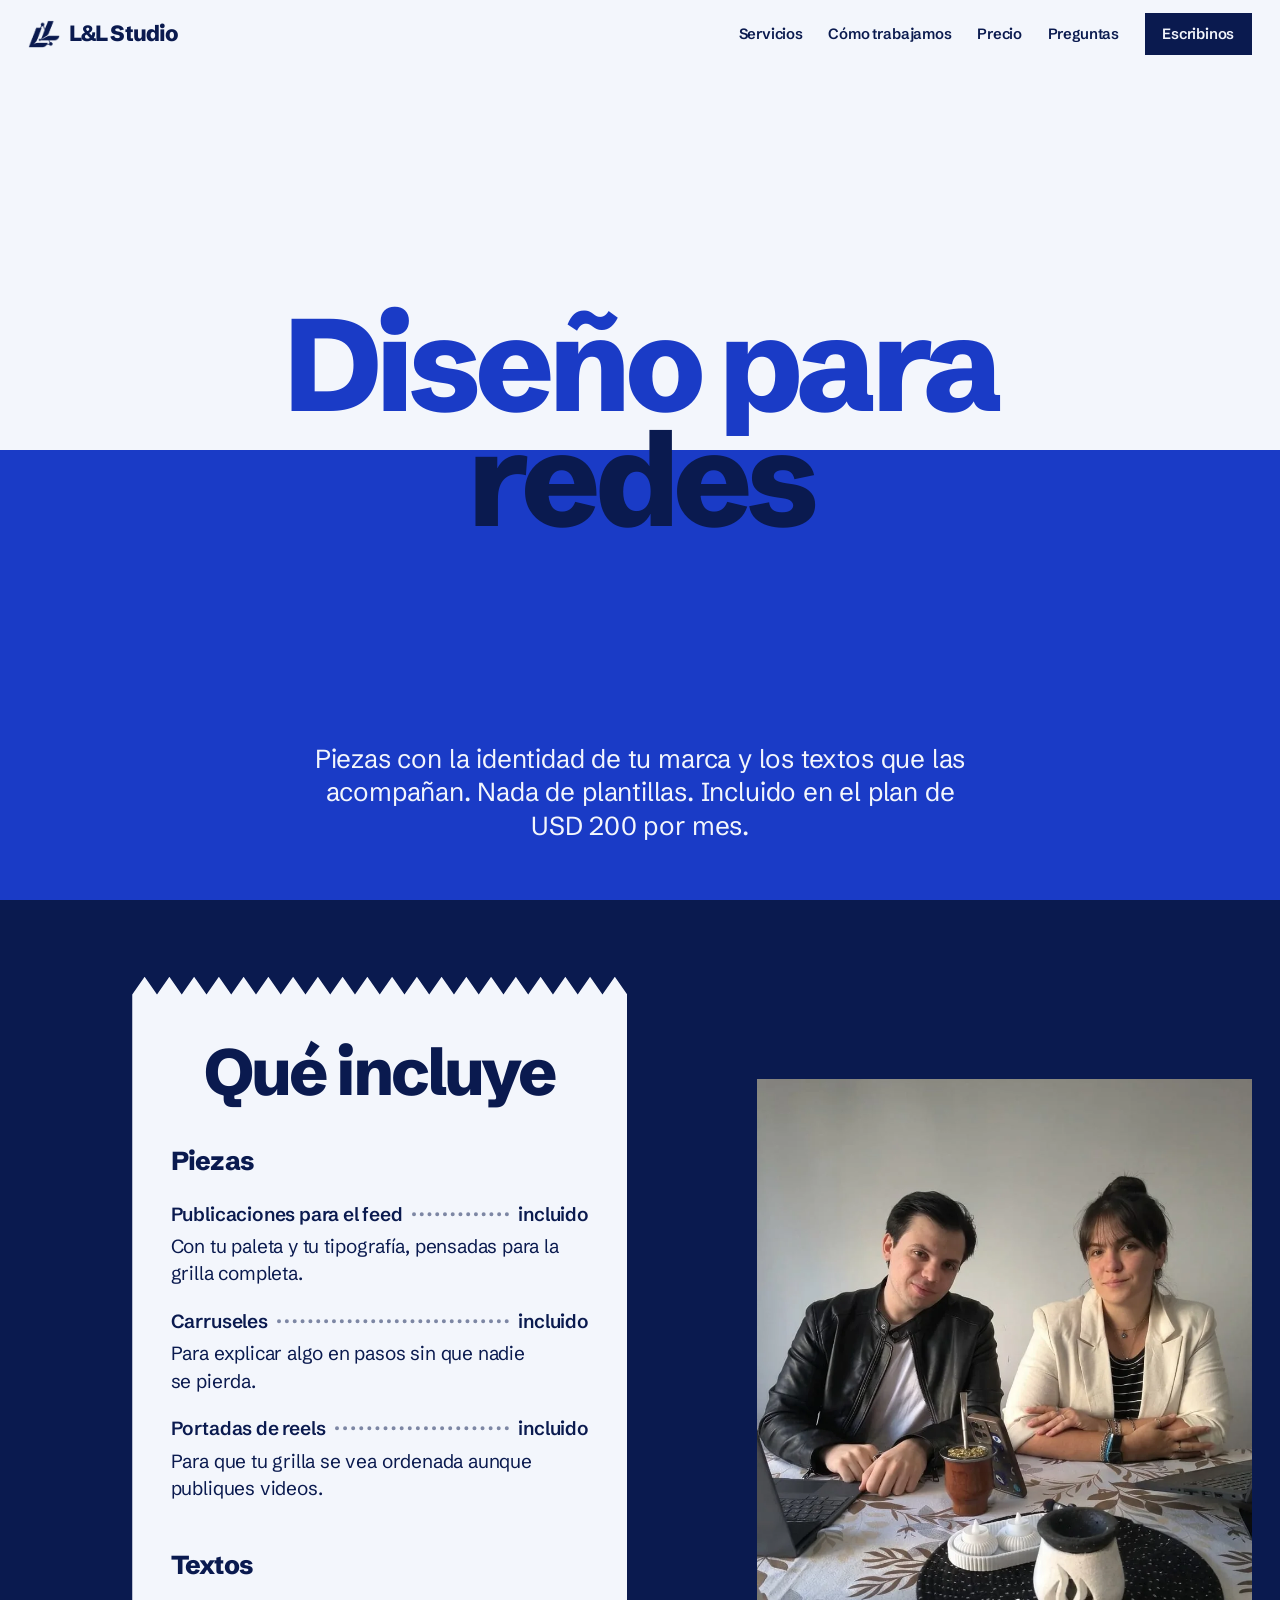
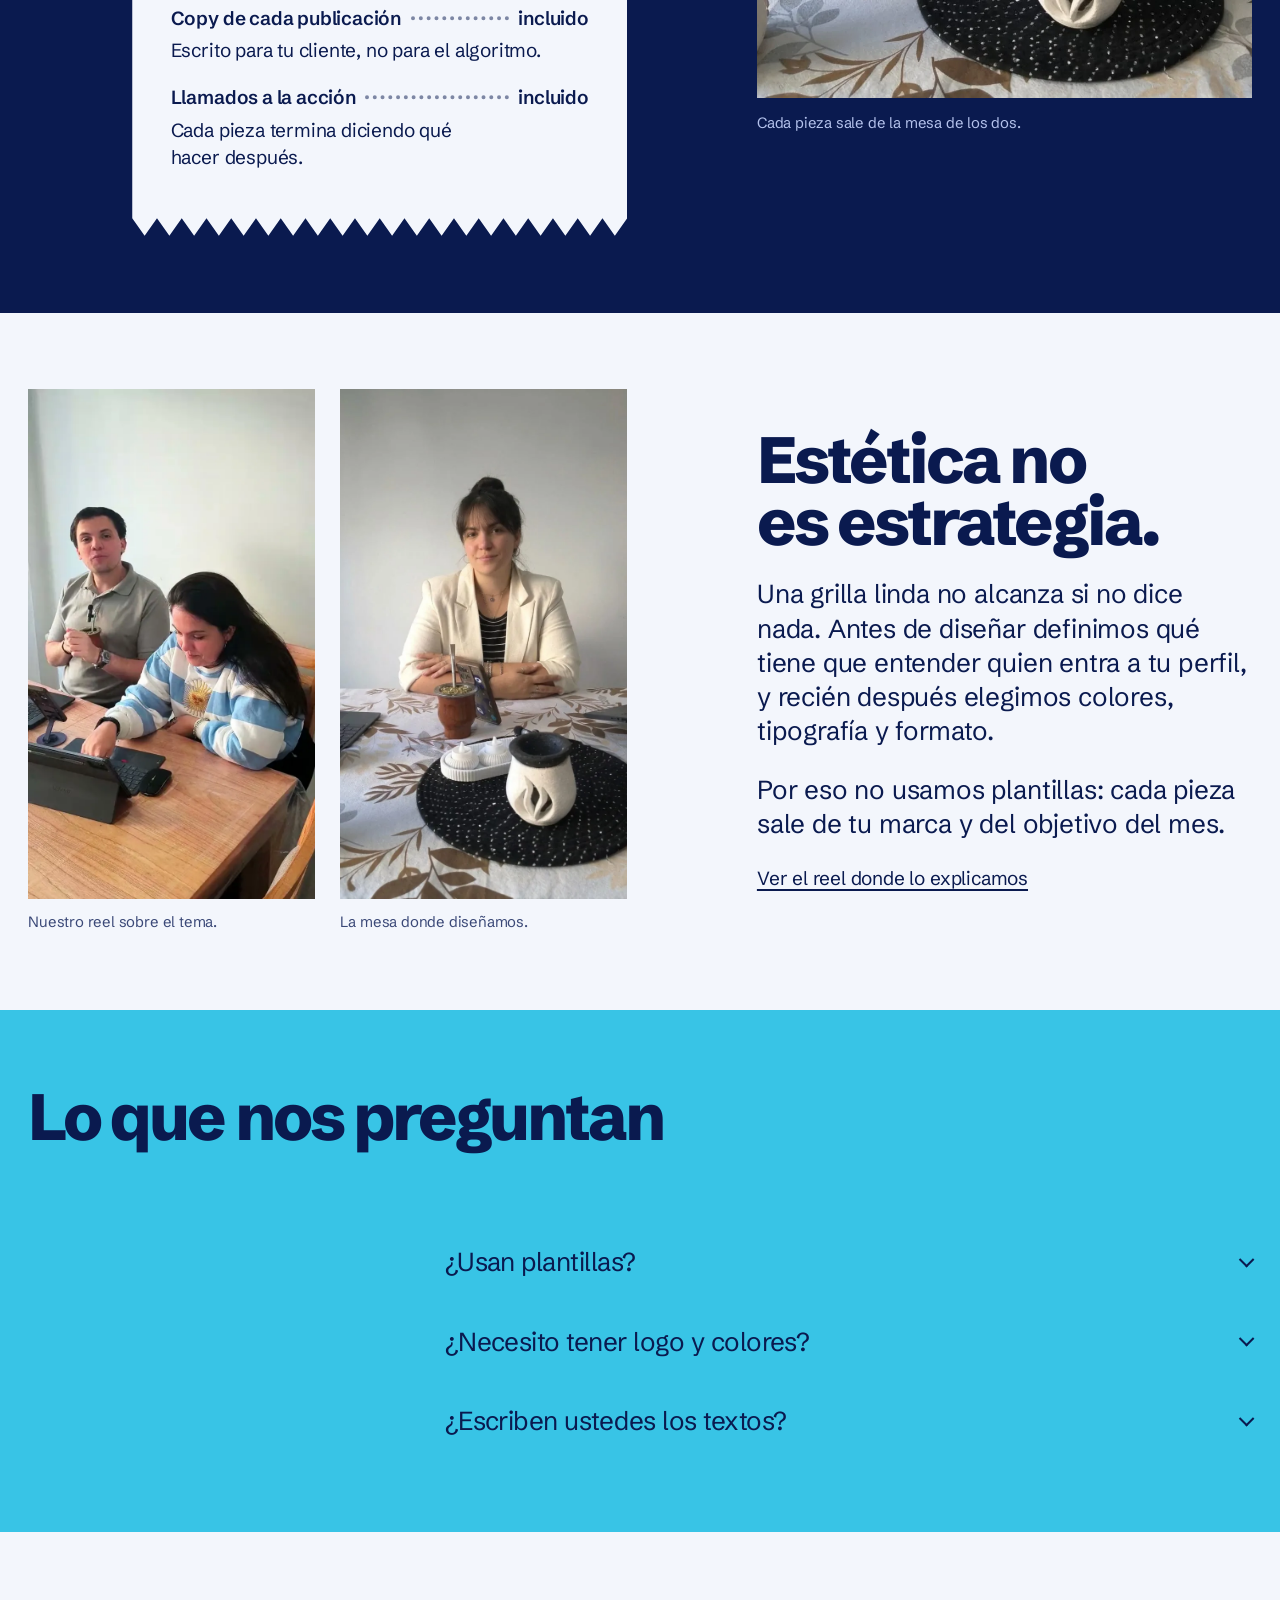
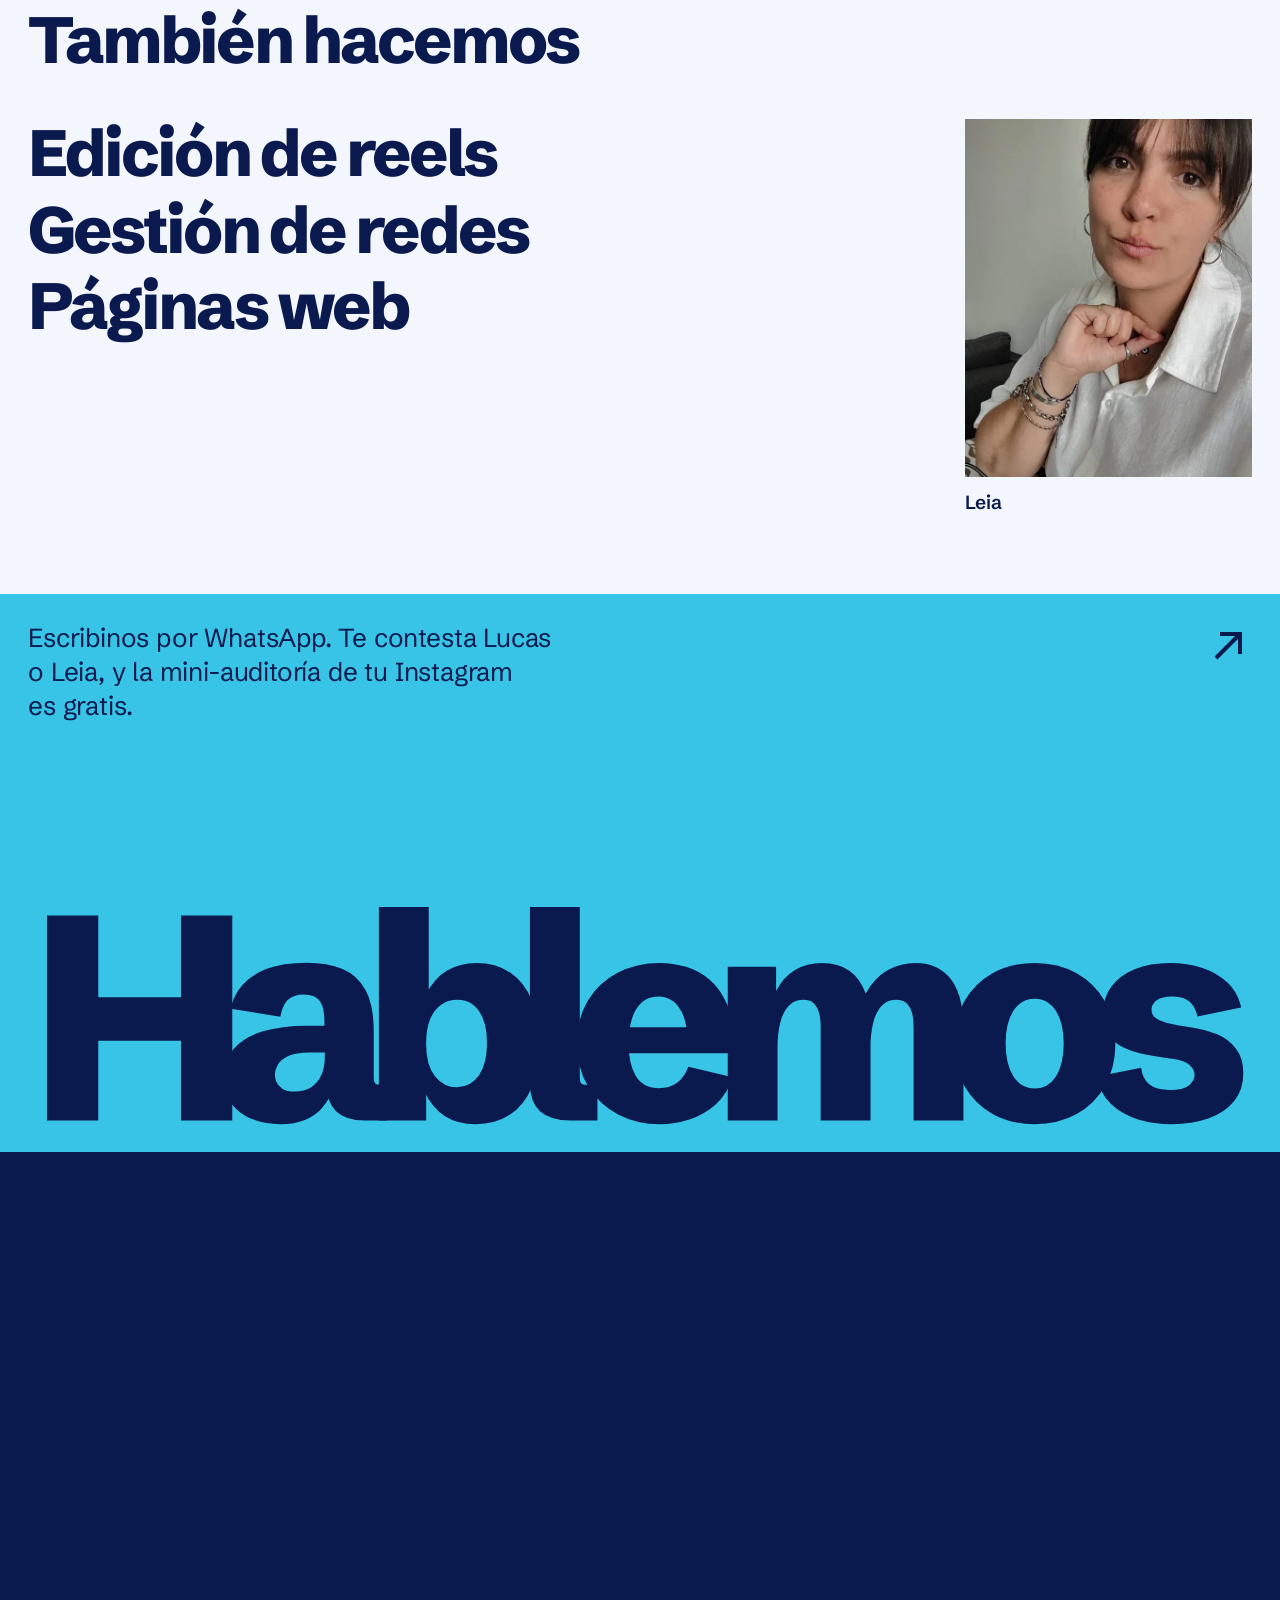
==== commit 6f6e97ab: "Usa las fotos nuevas de Lucas y Leia en todas las páginas Co-Authored-By: Claude Opus 5.5 <noreply@a" ====
--- a/diseno-para-redes/index.html
+++ b/diseno-para-redes/index.html
@@ -180,7 +180,7 @@
       </div>
     </div>
     <figure class="menu-photo" data-reveal style="--i:2">
-      <img src="../img/problema-mesa.webp" alt="Lucas y Leia trabajando en la mesa con la notebook y el mate" width="1080" height="1920" loading="lazy">
+      <img src="../img/equipo-mesa.webp" alt="Lucas y Leia sentados en la mesa de trabajo, con el mate y las notebooks" width="896" height="1200" loading="lazy">
       <figcaption class="small">Cada pieza sale de la mesa de los dos.</figcaption>
     </figure>
   </div>
@@ -196,7 +196,7 @@
         <figcaption>Nuestro reel sobre el tema.</figcaption>
       </figure>
       <figure data-reveal style="--i:1">
-        <img src="../img/mesa-trabajo.webp" alt="Lucas y Leia en la mesa de trabajo, con la tablet y el mate" width="1080" height="1920" loading="lazy">
+        <img src="../img/leia-mesa.webp" alt="Leia sentada en la mesa de trabajo, con el mate" width="896" height="1200" loading="lazy">
         <figcaption>La mesa donde diseñamos.</figcaption>
       </figure>
     </div>
@@ -238,7 +238,7 @@
       <li><a href="../paginas-web/">Páginas web</a></li>
     </ul>
     <figure class="others-face" data-reveal style="--i:2">
-      <img src="../img/leia-camara.webp" alt="Leia hablando a cámara frente a una cortina" width="1080" height="1920" loading="lazy">
+      <img src="../img/leia-retrato.webp" alt="Leia en la mesa de trabajo, con camisa blanca" width="610" height="1084" loading="lazy">
       <figcaption>Leia</figcaption>
     </figure>
   </div>
